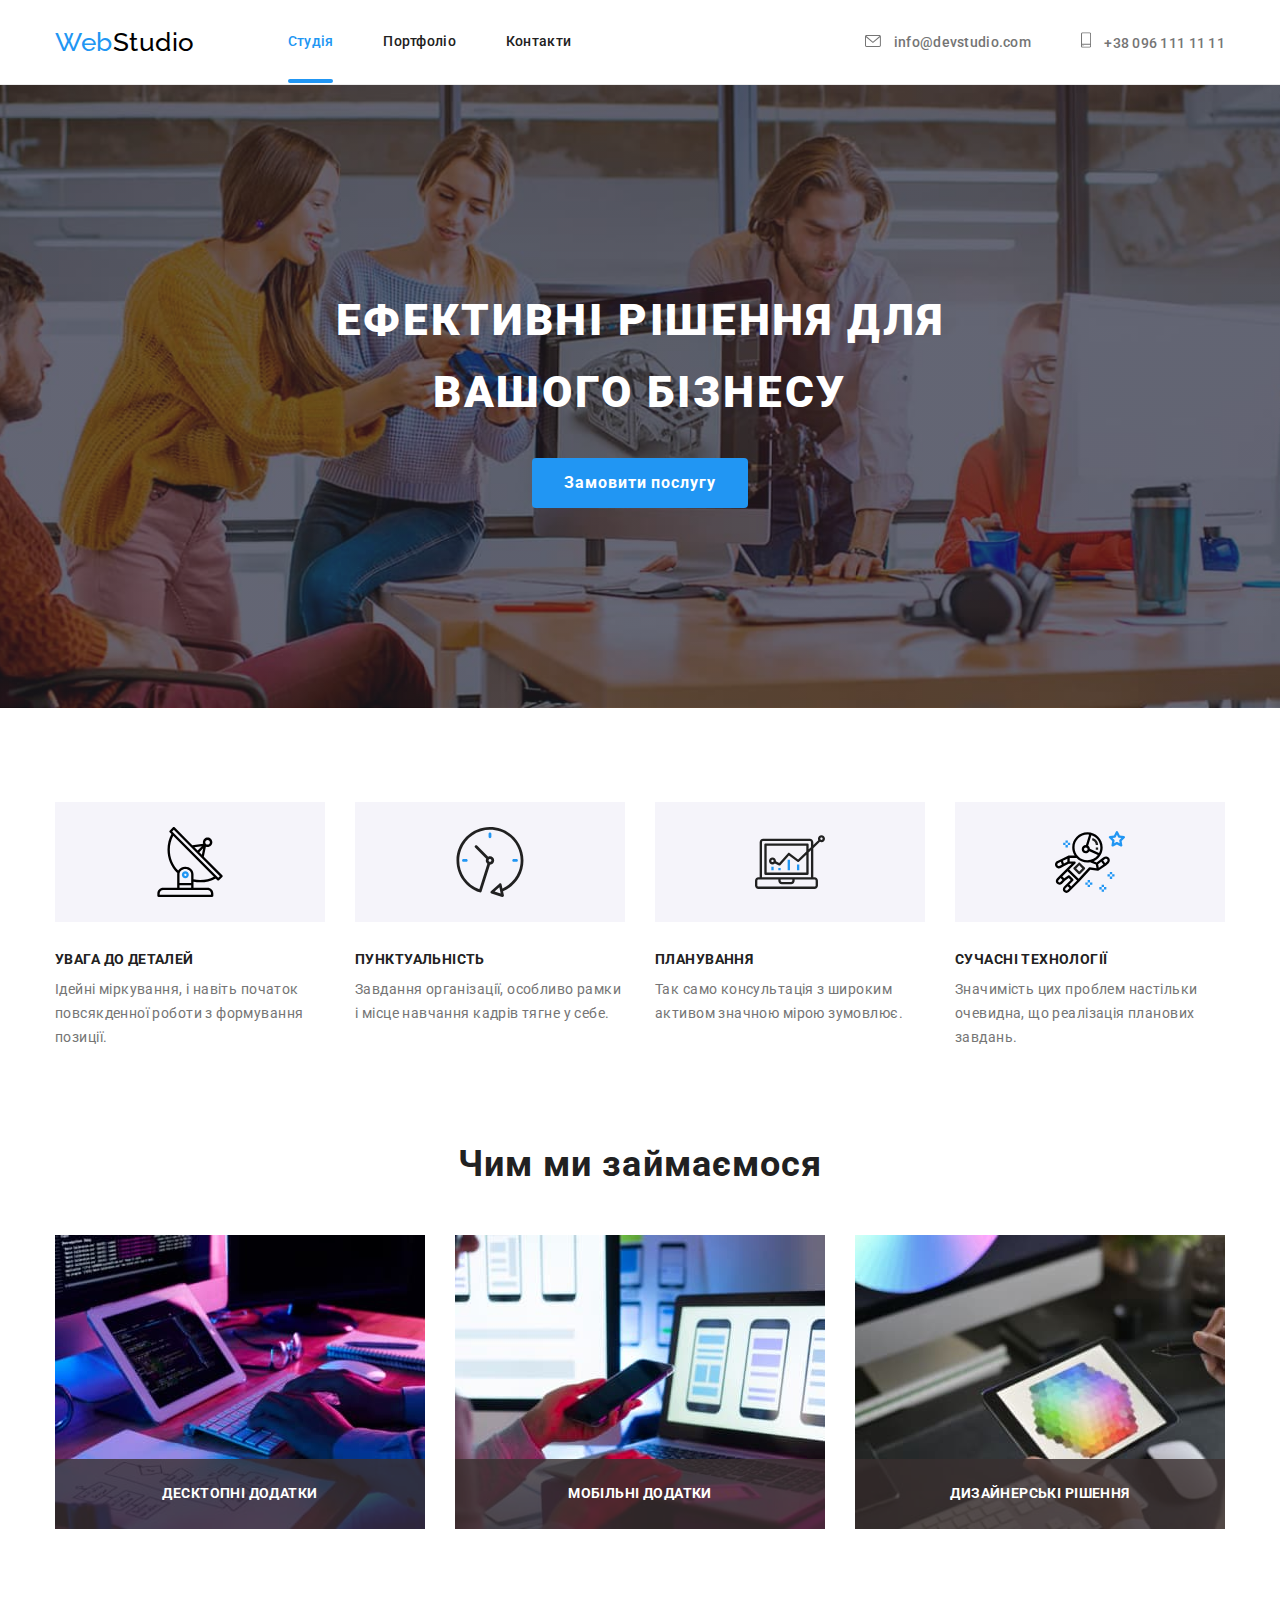
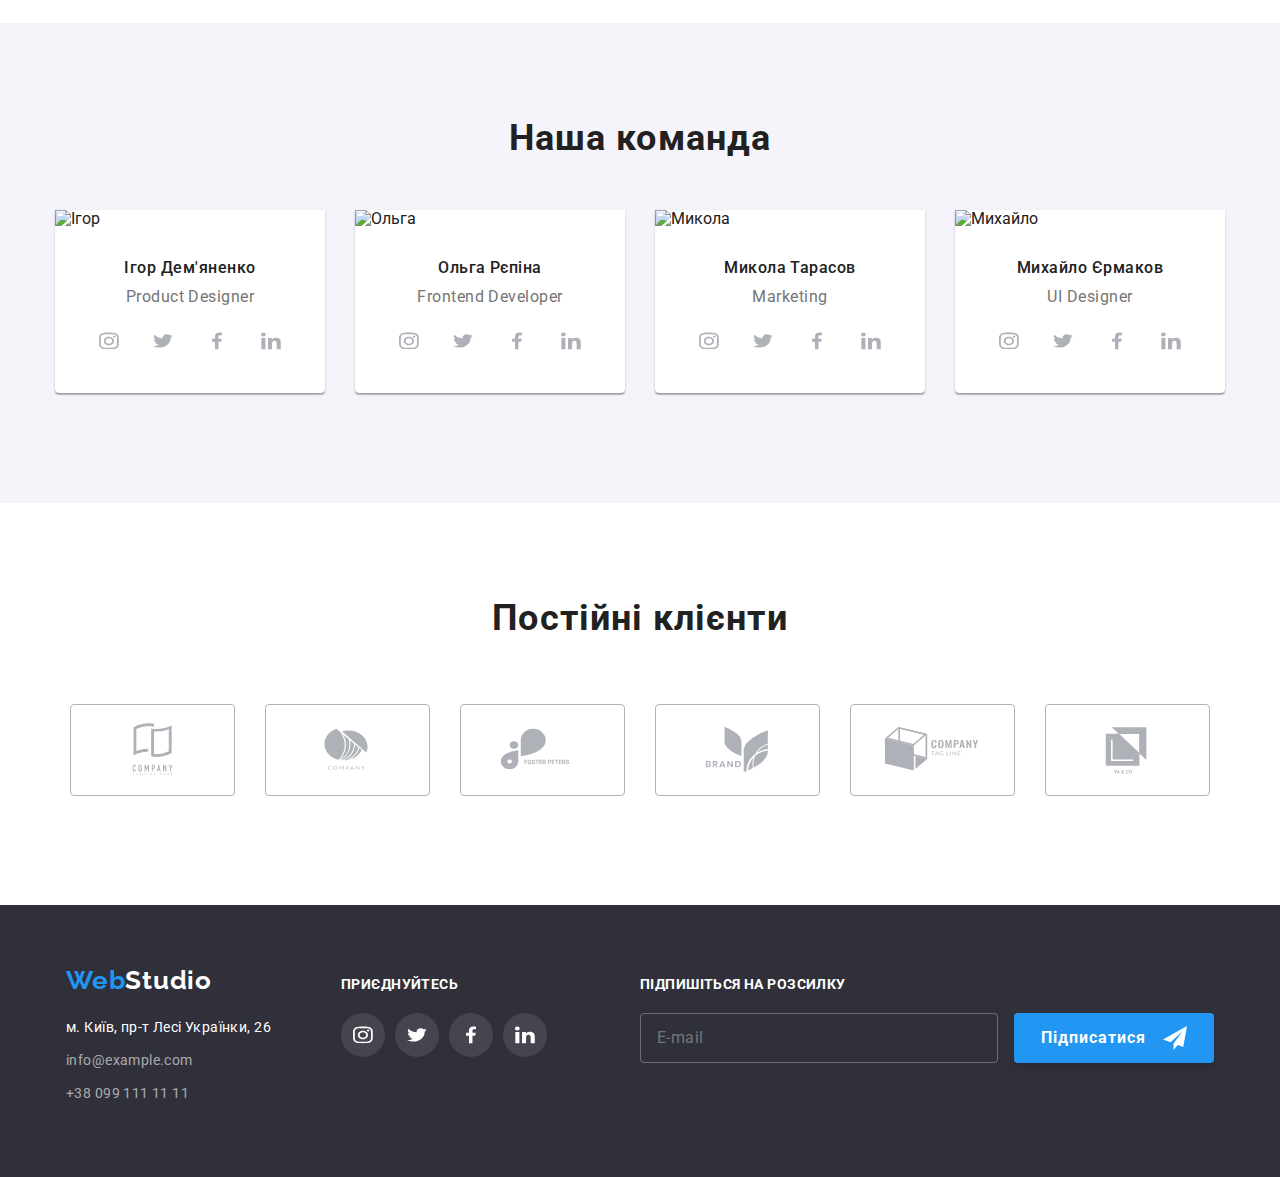
==== index.html @ d958a2f0 "14" ====
<!DOCTYPE html>
<html lang="uk">
  <head>
    <meta charset="UTF-8" />
    <meta http-equiv="X-UA-Compatible" content="IE=edge" />
    <meta name="viewport" content="width=device-width, initial-scale=1.0" />
    <title>WebStudio</title>
    <link rel="preconnect" href="https://fonts.googleapis.com" />
    <link rel="preconnect" href="https://fonts.gstatic.com" crossorigin />
    <link
      href="https://fonts.googleapis.com/css2?family=Raleway:wght@700&family=Roboto:wght@400;500;700;900&display=swap"
      rel="stylesheet"
    />
    <link
      rel="stylesheet"
      href="https://cdnjs.cloudflare.com/ajax/libs/modern-normalize/1.1.0/modern-normalize.min.css"
    />
    <link rel="stylesheet" href="./css/main.min.css" />
  </head>
  <body>
    <!-- хедер -->
    <header class="header">
      <div class="container container-header">
        <nav class="header-nav">
          <a lang="en" class="header-logo" href="./index.html"
            ><span class="address__logo--blue">Web</span>Studio
          </a>
          <ul class="header-list list">
            <li class="header-item">
              <a href="" class="current header-link link">Студія</a>
            </li>
            <li class="header-item">
              <a class="header-link link" href="./portfolio.html">Портфоліо</a>
            </li>
            <li class="header-item">
              <a class="header-link link" href="">Контакти</a>
            </li>
          </ul>
        </nav>
        <!-- навигация авторизации -->
        <ul class="header-auth list">
          <li class="auth-item">
            <a href="mailto:info@devstudio.com" class="header-contact link">
              <svg class="header-icon" width="16" height="12">
                <use href="./images/symbol-defs.svg#icon-mail"></use>
              </svg>
              info@devstudio.com</a
            >
          </li>
          <li class="auth-item">
            <a href="tel:+380961111111" class="header-contact link">
              <svg class="header-icon" width="10" height="16">
                <use href="./images/symbol-defs.svg#icon-smartphone"></use>
              </svg>
              +38 096 111 11 11</a
            >
          </li>
        </ul>
        <!-- моб меню  -->
        <button class="menu-open" type="button">
          <svg class="menu-open-icon" width="40" height="40">
            <use href="./images/symbol-defs.svg#icon-heder-menu"></use>
          </svg>
        </button>

        <div class="mob-menu is-hidden">
          <div class="container">
            <div class="mob-menu-top">
              <button class="menu-close" type="button">
                <svg class="menu-close-icon" width="40" height="40">
                  <use href="./images/symbol-defs.svg#icon-close"></use>
                </svg>
              </button>

              <ul class="mob-menu-list">
                <li class="mob-menu-item">
                  <a href="./index.html" class="mob-menu-link current-mob"
                    >Студія</a
                  >
                </li>
                <li class="mob-menu-item">
                  <a href="./portfolio.html" class="mob-menu-link">Портфоліо</a>
                </li>
                <li class="mob-menu-item">
                  <a href="" class="mob-menu-link">Контакти</a>
                </li>
              </ul>
            </div>
            <div class="mob-menu-bottom">
              <ul class="mob-contact-list">
                <li class="mob-contact-item">
                  <a href="tel:+380961111111" class="mob-tel"
                    >+38 096 111 11 11</a
                  >
                </li>
                <li class="mob-contact-item">
                  <a href="mailto:info@devstudio.com" class="mob-mail"
                    >info@devstudio.com</a
                  >
                </li>
              </ul>

              <ul class="mob-soc list">
                <li class="mob-soc-item">
                  <a
                    href=""
                    target="_blank"
                    rel="noopener noreferrer nofollow"
                    class="mob-soc-link link"
                  >
                    instagram
                  </a>
                </li>
                <li class="mob-soc-item">
                  <a
                    href=""
                    target="_blank"
                    rel="noopener noreferrer nofollow"
                    class="mob-soc-link link"
                  >
                    twitter
                  </a>
                </li>
                <li class="mob-soc-item">
                  <a
                    href=""
                    target="_blank"
                    rel="noopener noreferrer nofollow"
                    class="mob-soc-link link"
                  >
                    facebook
                  </a>
                </li>
                <li class="mob-soc-item">
                  <a
                    href=""
                    target="_blank"
                    rel="noopener noreferrer nofollow"
                    class="mob-soc-link link"
                  >
                    linkedin
                  </a>
                </li>
              </ul>
            </div>
          </div>
        </div>
      </div>
    </header>
    <main>
      <!-- герой -->
      <section class="hero">
        <div class="container">
          <h1 class="hero-title">Ефективні рішення для вашого бізнесу</h1>
          <button type="button" class="hero-btn cursor" data-modal-open>
            Замовити послугу
          </button>
        </div>
      </section>

      <!-- наши преимущества -->
      <section class="section-feature">
        <div class="container">
          <!-- скрыт заголовок h2-->
          <h2 class="visually-hidden">Преимущества</h2>
          <ul class="feature-list list">
            <li class="feature-item">
              <div class="thumb">
                <svg class="icon-antenna" width="70" height="70">
                  <use href="./images/symbol-defs.svg#icon-antenna"></use>
                </svg>
              </div>
              <h3 class="feature-title">УВАГА ДО ДЕТАЛЕЙ</h3>
              <p class="feature-text">
                Ідейні міркування, і навіть початок повсякденної роботи з
                формування позиції.
              </p>
            </li>
            <li class="feature-item">
              <div class="thumb">
                <svg class="icon-clock" width="70" height="70">
                  <use href="./images/symbol-defs.svg#icon-clock"></use>
                </svg>
              </div>
              <h3 class="feature-title">ПУНКТУАЛЬНІСТЬ</h3>
              <p class="feature-text">
                Завдання організації, особливо рамки і місце навчання кадрів
                тягне у себе.
              </p>
            </li>
            <li class="feature-item">
              <div class="thumb">
                <svg class="icon-diagram" width="70" height="70">
                  <use href="./images/symbol-defs.svg#icon-diagram"></use>
                </svg>
              </div>
              <h3 class="feature-title">ПЛАНУВАННЯ</h3>
              <p class="feature-text">
                Так само консультація з широким активом значною мірою зумовлює.
              </p>
            </li>
            <li class="feature-item">
              <div class="thumb">
                <svg class="icon-astronaut" width="70" height="70">
                  <use href="./images/symbol-defs.svg#icon-astronaut"></use>
                </svg>
              </div>
              <h3 class="feature-title">СУЧАСНІ ТЕХНОЛОГІЇ</h3>
              <p class="feature-text">
                Значимість цих проблем настільки очевидна, що реалізація
                планових завдань.
              </p>
            </li>
          </ul>
        </div>
      </section>

      <!-- чем мы занимаемся -->
      <section class="section-title section">
        <div class="container">
          <h3 class="work">Чим ми займаємося</h3>
          <ul class="work-list list">
            <li class="work-item">
              <picture>
                <source
                  srcset="
                    ./images/desktop-desk-1x.jpg 1x,
                    ./images/desktop-desk-2x.jpg 2x
                  "
                  media="(min-width: 1200px)"
                />

                <img src="../images/desktop-desk-1x.jpg" alt="desktop" />
              </picture>
              <p class="work-text">Десктопні додатки</p>
            </li>
            <li class="work-item">
              <picture>
                <source
                  srcset="
                    ./images/mobile-desk-1x.jpg 1x,
                    ./images/mobile-desk-2x.jpg 2x
                  "
                  media="(min-width: 768px)"
                />
                <img src="../images/mobile-desk-1x.jpg" alt="mobile" />
              </picture>
              <p class="work-text">Мобільні додатки</p>
            </li>
            <li class="work-item">
              <picture>
                <source
                  srcset="
                    ./images/tab-desk-1x.jpg 1x,
                    ./images/tab-desk-2x.jpg 2x
                  "
                  media="(min-width: 768px)"
                />
                <img src="./images/tab-desk-1x.jpg" alt="tab" />
              </picture>
              <p class="work-text">Дизайнерські рішення</p>
            </li>
          </ul>
        </div>
      </section>
      <!-- наша команда -->
      <section class="section-staff section">
        <div class="container">
          <h3 class="staff">Наша команда</h3>
          <ul class="staff-list list">
            <li class="staff-item">
              <picture>
                <source
                  srcset="
                    ./images/igor-desk-1x.jpg 1x,
                    ./images/igor-desk-2x.jpg 2x
                  "
                  media="(min-width: 1200px)"
                />
                <source
                  srcset="
                    ./images/igor-tab-1x.jpg 1x,
                    ./images/igor-tab-2x.jpg 2x
                  "
                  media="(min-width: 768px)"
                />
                <source
                  srcset="
                    ./images/igor-mob-1x.jpg 1x,
                    ./images/igor-mob-2x.jpg 2x
                  "
                  media="(max-width: 767px)"
                />

                <img src="./images/Igor.jpg" alt="Ігор" />
              </picture>
              <div class="staff-id">
                <h4 class="staff-title">Ігор Дем'яненко</h4>
                <p class="staff-text">Product Designer</p>
                <ul class="soc-list">
                  <li class="soc-item">
                    <a href="" class="soc-link link">
                      <svg class="soc-icon" width="20" height="20">
                        <use
                          href="./images/symbol-defs.svg#icon-instagram"
                        ></use>
                      </svg>
                    </a>
                  </li>
                  <li class="soc-item">
                    <a href="" class="soc-link link">
                      <svg class="soc-icon" width="20" height="20">
                        <use href="./images/symbol-defs.svg#icon-twitter"></use>
                      </svg>
                    </a>
                  </li>
                  <li class="soc-item">
                    <a href="" class="soc-link link"
                      ><svg class="soc-icon" width="20" height="20">
                        <use
                          href="./images/symbol-defs.svg#icon-facebook"
                        ></use>
                      </svg>
                    </a>
                  </li>
                  <li class="soc-item">
                    <a href="" class="soc-link link"
                      ><svg class="soc-icon" width="20" height="20">
                        <use
                          href="./images/symbol-defs.svg#icon-linkedin"
                        ></use>
                      </svg>
                    </a>
                  </li>
                </ul>
              </div>
            </li>
            <li class="staff-item">
              <picture>
                <source
                  srcset="
                    ./images/olga-desk-1x.jpg 1x,
                    ./images/olga-desk-2x.jpg 2x
                  "
                  media="(min-width: 1200px)"
                />
                <source
                  srcset="
                    ./images/olga-tab-1x.jpg 1x,
                    ./images/olga-tab-2x.jpg 2x
                  "
                  media="(min-width: 768px)"
                />
                <source
                  srcset="
                    ./images/olga-mob-1x.jpg 1x,
                    ./images/olga-mob-2x.jpg 2x
                  "
                  media="(max-width: 767px)"
                />

                <img src="./images/Olga.jpg" alt="Ольга" />
              </picture>
              <div class="staff-id">
                <h4 class="staff-title">Ольга Рєпіна</h4>
                <p class="staff-text">Frontend Developer</p>
                <ul class="soc-list">
                  <li class="soc-item">
                    <a href="" class="soc-link link">
                      <svg class="soc-icon" width="20" height="20">
                        <use
                          href="./images/symbol-defs.svg#icon-instagram"
                        ></use>
                      </svg>
                    </a>
                  </li>
                  <li class="soc-item">
                    <a href="" class="soc-link link">
                      <svg class="soc-icon" width="20" height="20">
                        <use href="./images/symbol-defs.svg#icon-twitter"></use>
                      </svg>
                    </a>
                  </li>
                  <li class="soc-item">
                    <a href="" class="soc-link link"
                      ><svg class="soc-icon" width="20" height="20">
                        <use
                          href="./images/symbol-defs.svg#icon-facebook"
                        ></use>
                      </svg>
                    </a>
                  </li>
                  <li class="soc-item">
                    <a href="" class="soc-link link"
                      ><svg class="soc-icon" width="20" height="20">
                        <use
                          href="./images/symbol-defs.svg#icon-linkedin"
                        ></use>
                      </svg>
                    </a>
                  </li>
                </ul>
              </div>
            </li>
            <li class="staff-item">
              <picture>
                <source
                  srcset="
                  url(../images/mykola-desk-1x.jpg,
                  ../images/mykola-desk-2x.jpg)
                  ../images/mykola-desk-1x.jpg 1x,
                  ../images/mykola-desk-2x.jpg 2x
                    ./images/mykola-desk-1x.jpg 1x,
                    ./images/mykola-desk-2x.jpg 2x
                  "
                  media="(min-width: 1200px)"
                />
                <source
                  srcset="
                    ./images/mykola-tab-1x.jpg 1x,
                    ./images/mykola-tab-2x.jpg 2x
                  "
                  media="(min-width: 768px)"
                />
                <source
                  srcset="
                    ./images/mykola-mob-1x.jpg 1x,
                    ./images/mykola-mob-2x.jpg 2x
                  "
                  media="(max-width: 767px)"
                />

                <img src="./images/Mykola.jpg" alt="Микола" />
              </picture>
              <div class="staff-id">
                <h4 class="staff-title">Микола Тарасов</h4>
                <p class="staff-text">Marketing</p>
                <ul class="soc-list">
                  <li class="soc-item">
                    <a href="" class="soc-link link">
                      <svg class="soc-icon" width="20" height="20">
                        <use
                          href="./images/symbol-defs.svg#icon-instagram"
                        ></use>
                      </svg>
                    </a>
                  </li>
                  <li class="soc-item">
                    <a href="" class="soc-link link">
                      <svg class="soc-icon" width="20" height="20">
                        <use href="./images/symbol-defs.svg#icon-twitter"></use>
                      </svg>
                    </a>
                  </li>
                  <li class="soc-item">
                    <a href="" class="soc-link link"
                      ><svg class="soc-icon" width="20" height="20">
                        <use
                          href="./images/symbol-defs.svg#icon-facebook"
                        ></use>
                      </svg>
                    </a>
                  </li>
                  <li class="soc-item">
                    <a href="" class="soc-link link"
                      ><svg class="soc-icon" width="20" height="20">
                        <use
                          href="./images/symbol-defs.svg#icon-linkedin"
                        ></use>
                      </svg>
                    </a>
                  </li>
                </ul>
              </div>
            </li>
            <li class="staff-item">
              <picture>
                <source
                  srcset="
                    ./images/mykhaylo-desk-1x.jpg 1x,
                    ./images/mykhaylo-desk-2x.jpg 2x
                  "
                  media="(min-width: 1200px)"
                />
                <source
                  srcset="
                    ./images/mykhaylo-tab-1x.jpg 1x,
                    ./images/mykhaylo-tab-2x.jpg 2x
                  "
                  media="(min-width: 768px)"
                />
                <source
                  srcset="
                    ./images/mykhaylo-mob-1x.jpg 1x,
                    ./images/mykhaylo-mob-2x.jpg 2x
                  "
                  media="(max-width: 767px)"
                />

                <img src="./images/Mykhaylo.jpg" alt="Михайло" />
              </picture>
              <div class="staff-id">
                <h4 class="staff-title">Михайло Єрмаков</h4>
                <p class="staff-text">UI Designer</p>
                <ul class="soc-list">
                  <li class="soc-item">
                    <a href="" class="soc-link link">
                      <svg class="soc-icon" width="20" height="20">
                        <use
                          href="./images/symbol-defs.svg#icon-instagram"
                        ></use>
                      </svg>
                    </a>
                  </li>
                  <li class="soc-item">
                    <a href="" class="soc-link link">
                      <svg class="soc-icon" width="20" height="20">
                        <use href="./images/symbol-defs.svg#icon-twitter"></use>
                      </svg>
                    </a>
                  </li>
                  <li class="soc-item">
                    <a href="" class="soc-link link"
                      ><svg class="soc-icon" width="20" height="20">
                        <use
                          href="./images/symbol-defs.svg#icon-facebook"
                        ></use>
                      </svg>
                    </a>
                  </li>
                  <li class="soc-item">
                    <a href="" class="soc-link link"
                      ><svg class="soc-icon" width="20" height="20">
                        <use
                          href="./images/symbol-defs.svg#icon-linkedin"
                        ></use>
                      </svg>
                    </a>
                  </li>
                </ul>
              </div>
            </li>
          </ul>
        </div>
      </section>
      <!-- постоянные клиенты -->
      <section class="clients">
        <div class="container">
          <h3 class="client-title">Постійні клієнти</h3>
          <ul class="client-list list">
            <li class="client-item">
              <a href="" class="client-link link">
                <svg class="icon-logo" width="106" height="60">
                  <use href="./images/symbol-defs.svg#icon-logo"></use>
                </svg>
              </a>
            </li>
            <li class="client-item">
              <a href="" class="client-link link">
                <svg class="icon-logo" width="106" height="60">
                  <use href="./images/symbol-defs.svg#icon-logo-2"></use>
                </svg>
              </a>
            </li>
            <li class="client-item">
              <a href="" class="client-link link">
                <svg class="icon-logo" width="106" height="60">
                  <use href="./images/symbol-defs.svg#icon-logo-3"></use>
                </svg>
              </a>
            </li>
            <li class="client-item">
              <a href="" class="client-link link">
                <svg class="icon-logo" width="106" height="60">
                  <use href="./images/symbol-defs.svg#icon-logo-4"></use>
                </svg>
              </a>
            </li>
            <li class="client-item">
              <a href="" class="client-link link">
                <svg class="icon-logo" width="106" height="60">
                  <use href="./images/symbol-defs.svg#icon-logo-5"></use>
                </svg>
              </a>
            </li>
            <li class="client-item">
              <a href="" class="client-link link">
                <svg class="icon-logo" width="106" height="60">
                  <use href="./images/symbol-defs.svg#icon-logo-6"></use>
                </svg>
              </a>
            </li>
          </ul>
        </div>
      </section>
    </main>
    <!-- футер -->
    <footer class="footer">
      <div class="footer__container container">
        <div class="address">
          <div class="address__join">
            <a lang="en" class="address__logo footer__logo" href="./index.html"
              ><span class="address__logo--blue">Web</span>Studio
            </a>
            <ul class="address__list list">
              <li>
                <a
                  target="_blank"
                  class="address__link link"
                  href="https://www.google.com/maps/place/%D0%B1%D1%83%D0%BB.+%D0%9B%D0%B5%D1%81%D0%B8+%D0%A3%D0%BA%D1%80%D0%B0%D0%B8%D0%BD%D0%BA%D0%B8,+26,+%D0%9A%D0%B8%D0%B5%D0%B2,+02000/@50.4265807,30.5361971,17z/data=!3m1!4b1!4m5!3m4!1s0x40d4cf0e033ecbe9:0x57a4dffefec77da0!8m2!3d50.4265807!4d30.5383859"
                >
                  м. Київ, пр-т Лесі Українки, 26
                </a>
              </li>
              <li>
                <a
                  class="address__link address__mail"
                  href="mailto:info@example.com"
                  >info@example.com</a
                >
              </li>
              <li>
                <a class="address__link address__tel" href="tel:+380991111111"
                  >+38 099 111 11 11</a
                >
              </li>
            </ul>
          </div>
          <!-- ПРИЄДНУЙТЕСЬ -->
          <div class="join footer__join">
            <p class="join__text">ПРИЄДНУЙТЕСЬ</p>
            <ul class="join__list">
              <li class="join__item">
                <a href="" class="join__link">
                  <svg class="join__icon" width="20" height="20">
                    <use href="./images/symbol-defs.svg#icon-instagram"></use>
                  </svg>
                </a>
              </li>
              <li class="join__item">
                <a href="" class="join__link link">
                  <svg class="join__icon" width="20" height="20">
                    <use href="./images/symbol-defs.svg#icon-twitter"></use>
                  </svg>
                </a>
              </li>
              <li class="join__item">
                <a href="" class="join__link link">
                  <svg class="join__icon" width="20" height="20">
                    <use href="./images/symbol-defs.svg#icon-facebook"></use>
                  </svg>
                </a>
              </li>
              <li class="join__item">
                <a href="" class="join__link link">
                  <svg class="join__icon" width="20" height="20">
                    <use href="./images/symbol-defs.svg#icon-linkedin"></use>
                  </svg>
                </a>
              </li>
            </ul>
          </div>
        </div>

        <!-- почта  -->

        <div class="mail footer__mail">
          <form action="#" class="mail__form">
            <p class="mail__text">Підпишіться на розсилку</p>
            <input
              type="email"
              class="mail__input"
              name="user-email"
              placeholder="E-mail"
            />

            <button type="submit" class="mail__btn cursor">
              Підписатися
              <svg class="mail__icon" width="24" height="24">
                <use href="./images/symbol-defs.svg#icon-telegramm"></use>
              </svg>
            </button>
          </form>
        </div>
      </div>
    </footer>

    <!-- модальное окно -->
    <div class="backdrop is-hidden" data-modal>
      <div class="modal">
        <button type="button" class="modal-close cursor" data-modal-close>
          <svg class="icon-logo" width="18" height="18">
            <use href="./images/symbol-defs.svg#icon-close"></use>
          </svg>
        </button>
        <p class="modal-title">Залиште свої дані, ми Вам передзвонимо</p>
        <form action="#" class="modal-form">
          <div class="modal-field">
            <label class="modal-lable" for="user-name">І'мя</label>
            <div class="input-wrap">
              <input
                type="text"
                class="modal-input"
                name="user-name"
                placeholder=""
                id="user-name"
                value=""
                required
              />
              <svg class="input-icon" width="18" height="18">
                <use href="./images/symbol-defs.svg#icon-person"></use>
              </svg>
            </div>
          </div>
          <div class="modal-field">
            <label class="modal-lable" for="user-tel">Телефон</label>
            <div class="input-wrap">
              <input
                type="tel"
                class="modal-input"
                name="user-tel"
                placeholder=""
                id="user-tel"
                required
              />
              <svg class="input-icon" width="18" height="18">
                <use href="./images/symbol-defs.svg#icon-phone"></use>
              </svg>
            </div>
          </div>
          <div class="modal-field">
            <label class="modal-lable" for="user-email">Пошта</label>
            <div class="input-wrap">
              <input
                type="email"
                class="modal-input"
                name="user-email"
                placeholder=""
                id="user-email"
              />
              <svg class="input-icon" width="18" height="18">
                <use href="./images/symbol-defs.svg#icon-email"></use>
              </svg>
            </div>
          </div>
          <div class="modal-field area">
            <label class="modal-lable" for="user-text">Коментар</label>
            <textarea
              class="modal-text"
              name="user-text"
              id="user-text"
              placeholder="Введіть текст"
            ></textarea>
          </div>
          <div class="modal-field check">
            <input
              type="checkbox"
              name="policy"
              id="policy"
              class="modal-check visually-hidden"
              value="tru"
            />
            <label for="policy" class="check-text">
              Погоджуюся з розсилкою та приймаю&nbsp;
              <a class="check-link" href="" target="_blank">Умови договору</a>
            </label>
          </div>
          <button type="submit" class="modal-btn cursor">Відправити</button>
        </form>
      </div>
    </div>
    <script src="./js/modal.js"></script>
    <script src="./js/menu.js"></script>
  </body>
</html>
---- css/main.min.css ----
﻿p,h1,h2,h3,h4,h5,h6{margin:0}ul,ol{margin:0;padding-left:0}address{font-style:normal}body{color:var(--primary-text-color);font-family:"Roboto","sans-serif";background-color:var(--primary-white-color)}img{display:block;max-width:100%;height:auto}.no-scroll{overflow:hidden}.list{list-style:none}.link{text-decoration:none}.section{padding-top:94px}.container{margin-left:auto;margin-right:auto;padding-left:15px;padding-right:15px;width:100%}@media screen and (min-width: 480px){.container{max-width:480px}}@media screen and (min-width: 768px){.container{max-width:768px}}@media screen and (min-width: 1200px){.container{max-width:1200px}}.hero-btn{font-size:16px;line-height:1.88;font-weight:700;letter-spacing:.06em;color:#fff;background-color:#2196f3;border:none;font-family:"Roboto","sans-serif";border-radius:4px;min-width:216px;padding:10px 32px;text-align:center;display:inline-block}.hero-btn:hover,.hero-btn:focus{color:#fff;background-color:#188ce8;outline:none}.modal-btn{font-size:16px;line-height:1.88;font-weight:700;letter-spacing:.06em;display:block;color:#fff;background-color:#2196f3;border:none;font-family:"Roboto","sans-serif";border-radius:4px;min-width:200px;padding:10px 52px;text-align:center;margin:30px auto 0;transition-property:background-color;transition-duration:250ms;transition-timing-function:cubic-bezier(0.4, 0, 0.2, 1);transition-delay:0ms;box-shadow:0px 4px 4px rgba(0,0,0,.15)}.modal-btn:hover,.modal-btn:focus{color:#fff;background-color:#188ce8;outline:none}.button-portfolio{font-size:16px;line-height:1.63;font-weight:500;letter-spacing:.03em;display:flex;color:var(--primary-text-color);font-family:inherit;background-color:#f5f4fa;border:none;padding:6px 22px;border-radius:4px;transition-property:background-color,color,box-shadow;transition-duration:250ms;transition-timing-function:cubic-bezier(0.4, 0, 0.2, 1);transition-delay:0ms}.button-portfolio:hover,.button-portfolio:focus{color:var(--primary-white-color);background-color:#188ce8;box-shadow:0px 3px 1px rgba(0,0,0,.1),0px 1px 2px rgba(0,0,0,.08),0px 2px 2px rgba(0,0,0,.12);outline:none}.cursor{cursor:pointer}.visually-hidden{position:absolute;width:1px;height:1px;margin:-1px;border:0;padding:0;white-space:nowrap;clip-path:inset(100%);clip:rect(0 0 0 0);overflow:hidden}:root{--primary-text-color: #212121;--title-text-color: #757575;--acсent-color: #2196f3;--primary-white-color: #ffffff}.backdrop{position:fixed;top:0;width:100%;height:100%;background-color:rgba(0,0,0,.1);transition:opacity 250ms cubic-bezier(0.4, 0, 0.2, 1),visibility 2500ms cubic-bezier(0.4, 0, 0.2, 1)}.is-hidden{opacity:0;visibility:hidden;pointer-events:none}.container-header{display:flex;position:relative}@media screen and (min-width: 768px){.container-header{align-items:center}}.header-link{font-size:14px;line-height:1.14;font-weight:500;letter-spacing:.02em;display:block;padding-top:32px;padding-bottom:32px;color:#212121;transition-property:color;transition-duration:250ms;transition-timing-function:cubic-bezier(0.4, 0, 0.2, 1);transition-delay:0ms}.header-link:hover,.header-link:focus{color:var(--acсent-color);outline:none}.header-nav{display:flex;align-items:center}.header-nav .header-item+.header-item{margin-left:50px}.header-list{margin-left:93px;padding:0;display:none}@media screen and (min-width: 768px){.header-list{display:flex}}.current{position:relative;color:var(--acсent-color)}.current::after{content:"";display:block;position:absolute;bottom:-1px;left:0;width:100%;height:4px;border-radius:2px;background-color:var(--acсent-color)}.header-logo{font-size:24px;line-height:1.19;font-weight:700;letter-spacing:.03em;color:#000;font-family:"raleway";font-style:normal;text-decoration:none}@media screen and (min-width: 1200px){.header-logo{font-size:26px;line-height:1.16;font-weight:500;letter-spacing:.02em}}.header{align-items:center;border-bottom:1px solid #ececec}.menu-open{margin-left:auto;background-color:rgba(0,0,0,0);border:0}@media screen and (min-width: 768px){.menu-open{display:none}}.mob-menu.is-hidden{transform:translate(0, 0) scale(0) rotate(360deg);transition:transform 250ms cubic-bezier(0.4, 0, 0.2, 1)}.mob-menu{position:fixed;width:100vw;height:100vh;background-color:#fff;transform:translate(0, 0) scale(1) rotate(0);transition:transform 250ms cubic-bezier(0.4, 0, 0.2, 1),visibility 250ms;top:0;right:0;padding:48px 40px;margin:0;z-index:2}.mob-menu>.container{display:flex;flex-direction:column;height:100%;justify-content:space-between;overflow:auto}.menu-close{position:absolute;top:10px;right:15px;display:flex;align-items:center;justify-content:center;margin:0;padding:0;background-color:rgba(0,0,0,0);cursor:pointer;border:none;outline:none}.menu-close-icon{transition-property:fill;transition-duration:250ms;transition-timing-function:cubic-bezier(0.4, 0, 0.2, 1)}.menu-close-icon:hover{fill:#2196f3}.mob-menu-item{margin-bottom:32px}.mob-contact-item:not(:last-child){margin-bottom:32px}.mob-mail{font-weight:500;font-size:34px;line-height:1.17;letter-spacing:.02em;text-decoration:none;color:#757575;text-decoration:none}.mob-tel{font-weight:500;font-size:34px;line-height:1.17;letter-spacing:.02em;color:#757575;text-decoration:none}.mob-soc-item{display:inline-block;margin-top:64px;padding-right:10px;padding-left:10px}.mob-soc-item:not(:last-child){border-right:1px solid rgba(33,33,33,.2)}.mob-soc-link{font-size:500;line-height:18px;font-weight:1.22;letter-spacing:.02em;color:#2196f3}.mob-menu-link{font-weight:500;font-size:40px;line-height:1.18;letter-spacing:.02em;color:#212121;text-decoration:none;transition-property:color;transition-duration:250ms;transition-timing-function:cubic-bezier(0.4, 0, 0.2, 1)}.mob-menu-link:hover,.mob-menu-link:focus{color:#2196f3}.mob-menu-item{list-style:none}.mob-contact-item{list-style:none}.current-mob{color:var(--acсent-color)}.header-auth{display:none;gap:50px;margin-left:auto;align-items:center}@media screen and (min-width: 768px){.header-auth{display:block}}@media screen and (min-width: 1200px){.header-auth{display:flex;align-items:center;padding:32px 0}}.header-contact{padding:32px 0;color:var(--title-text-color);transition-property:color;transition-duration:250ms;transition-timing-function:cubic-bezier(0.4, 0, 0.2, 1);transition-delay:0ms}@media screen and (min-width: 768px){.header-contact{font-size:12px;line-height:1.16;font-weight:500;letter-spacing:.02em;margin-bottom:10px}}@media screen and (min-width: 1200px){.header-contact{font-size:14px;line-height:1.16;font-weight:500;letter-spacing:.02em}}.header-contact:hover,.header-contact:focus{color:var(--acсent-color);outline:none}.header-icon{margin-right:10px;align-items:center;fill:currentColor}.hero{text-align:center;padding:200px 0px;background-image:linear-gradient(rgba(47, 48, 58, 0.4), rgba(47, 48, 58, 0.4)),url(../images/hero-bg-mob-1x.jpg);background-size:cover;background-repeat:no-repeat;background-position:center;background-color:#c4c4c4}@media(min-device-pixel-ratio: 2),(min-resolution: 192dpi),(min-resolution: 2dppx){.hero{background-image:linear-gradient(rgba(47, 48, 58, 0.4), rgba(47, 48, 58, 0.4)),url(../images/hero-bg-mob-2x.jpg)}}@media screen and (min-width: 768px){.hero{background-image:linear-gradient(rgba(47, 48, 58, 0.4), rgba(47, 48, 58, 0.4)),url(../images/hero-bg-tab-1x.jpg)}}@media screen and (min-width: 768px)and (min-device-pixel-ratio: 2),screen and (min-width: 768px)and (min-resolution: 192dpi),screen and (min-width: 768px)and (min-resolution: 2dppx){.hero{background-image:linear-gradient(rgba(47, 48, 58, 0.4), rgba(47, 48, 58, 0.4)),url(../images/hero-bg-tab-2x.jpg)}}@media screen and (min-width: 1200px){.hero{background-image:linear-gradient(rgba(47, 48, 58, 0.4), rgba(47, 48, 58, 0.4)),url(../images/hero-bg-desk-1x.jpg)}}@media screen and (min-width: 1200px)and (min-device-pixel-ratio: 2),screen and (min-width: 1200px)and (min-resolution: 192dpi),screen and (min-width: 1200px)and (min-resolution: 2dppx){.hero{background-image:linear-gradient(rgba(47, 48, 58, 0.4), rgba(47, 48, 58, 0.4)),url(../images/hero-bg-desk-2x.jpg)}}.hero-title{font-size:26px;line-height:1.5;font-weight:900;letter-spacing:.06em;color:var(--primary-white-color);text-transform:uppercase;margin-bottom:30px;max-width:696px;margin-left:auto;margin-right:auto}@media screen and (min-width: 1200px){.hero-title{font-size:44px;line-height:1.62;font-weight:900;letter-spacing:.06em}}.section-title{padding-bottom:94px;display:none}@media screen and (min-width: 1200px){.section-title{display:flex}}.work{font-size:36px;line-height:1.17;font-weight:700;letter-spacing:.03em;text-align:center;margin-bottom:50px}.work-list{display:flex;flex-wrap:wrap;gap:30px}.work-item{position:relative;width:100%}@media screen and (min-width: 768px){.work-item{width:calc((100% - 60px)/3)}}.work-text{font-size:14px;line-height:1.14;font-weight:700;letter-spacing:.03em;position:absolute;display:flex;justify-content:center;align-items:center;text-align:center;width:100%;height:70px;text-transform:uppercase;bottom:0px;left:0px;color:var(--primary-white-color);background-color:rgba(58,47,48,.8)}.section-staff{background-color:#f5f4fa;padding-bottom:94px}.soc-link{width:44px;height:44px;border-radius:50%;background-color:var(--primary-white-color);display:flex;justify-content:center;align-items:center;color:#afb1b8;transition-property:background-color;transition-duration:250ms;transition-timing-function:cubic-bezier(0.4, 0, 0.2, 1);transition-delay:0ms}.soc-link:hover,.soc-link:focus{background-color:var(--acсent-color);outline:none}.soc-item{list-style-type:none}.soc-list{display:flex;justify-content:center;gap:10px}.soc-icon{fill:currentColor;transition-property:fill;transition-duration:250ms;transition-timing-function:cubic-bezier(0.4, 0, 0.2, 1);transition-delay:0ms}.soc-link:hover .soc-icon,.soc-link:focus .soc-icon{fill:var(--primary-white-color);outline:none}.staff{font-size:36px;line-height:1.17;font-weight:700;letter-spacing:.03em;text-align:center;margin-bottom:50px}@media screen and (max-width: 1200px){.staff{font-size:28px;line-height:1.18}}.staff-item{border-radius:0px 0px 4px 4px;background:#fff;box-shadow:0px 1px 3px rgba(0,0,0,.12),0px 1px 1px rgba(0,0,0,.14),0px 2px 1px rgba(0,0,0,.2)}@media screen and (min-width: 768px){.staff-item{width:calc((100% - 30px)/2)}}@media screen and (min-width: 1200px){.staff-item{width:calc((100% - 90px)/4)}}.staff-list{display:flex;flex-wrap:wrap;justify-content:center;gap:30px;padding-bottom:16px}.staff-title{font-size:16px;line-height:1.19;font-weight:500;letter-spacing:.03em;text-align:center;margin-bottom:10px}.staff-text{font-size:16px;line-height:1.19;letter-spacing:.03em;color:var(--title-text-color);text-align:center;margin-bottom:13px}.staff-id{padding-bottom:30px;padding-top:30px}.thumb{display:flex;justify-content:center;align-items:center;background-color:#f5f4fa;height:120px;margin-bottom:30px}.feature-list{display:flex;flex-wrap:wrap;gap:30px}.section-feature{padding-top:94px}@media screen and (max-width: 768px){.section-feature{padding-top:60px;padding-bottom:60px}}.feature-item{width:auto}@media screen and (min-width: 768px){.feature-item{width:calc((100% - 30px)/2)}}@media screen and (min-width: 1200px){.feature-item{width:calc((100% - 90px)/4)}}.feature-title{font-size:14px;line-height:1.14;font-weight:700;letter-spacing:.03em;margin-bottom:10px}@media screen and (max-width: 480px){.feature-title{text-align:center}}.feature-text{font-size:14px;line-height:1.7;letter-spacing:.03em;color:var(--title-text-color)}.clients{padding-bottom:94px;padding-top:94px}.client-link{display:flex;justify-content:center;align-items:center;gap:30px;border-style:solid;border-radius:4px;border-width:1px;height:92px;border-color:#afb1b8;fill:#afb1b8;transition-property:fill,border-color;transition-duration:250ms;transition-timing-function:cubic-bezier(0.4, 0, 0.2, 1);transition-delay:0ms}.client-link:hover,.client-link:focus{border-color:var(--acсent-color);fill:var(--acсent-color);outline:none}.client-list{display:flex;justify-content:center;flex-wrap:wrap}@media screen and (max-width: 1199px){.client-list{flex-wrap:wrap}}.client-item{margin:15px;width:calc((100% - 60px)/2)}@media screen and (min-width: 768px){.client-item{width:calc((100% - 90px)/3)}}@media screen and (min-width: 1200px){.client-item{width:calc((100% - 180px)/6)}}.client-title{font-size:36px;line-height:1.17;font-weight:700;letter-spacing:.03em;text-align:center;color:var(--primary-text-color);margin-bottom:50px}@media screen and (max-width: 1200px){.client-title{font-size:28px;line-height:1.18}}.footer{background-color:#2f303a;padding:60px 0}@media screen and (min-width: 1200px){.footer__container{display:flex;align-items:baseline;justify-content:center}}@media screen and (min-width: 768px)and (max-width: 1199px){.address__join{width:50%}}@media screen and (min-width: 1200px){.address__join{text-align:left}}.footer__logo{margin-bottom:20px}.address{text-align:center}@media screen and (min-width: 768px){.address{display:flex;flex-direction:row;align-items:baseline}}.address__logo{font-size:26px;line-height:1.19;font-weight:700;letter-spacing:.03em;display:inline-block;color:#fff;font-family:"raleway";font-style:normal;text-decoration:none}.address__logo--blue{color:var(--acсent-color)}.address__link{font-size:14px;line-height:1.71;letter-spacing:.03em;color:#fff;font-family:"roboto";text-decoration:none;display:inline-block;transition-property:color;transition-duration:250ms;transition-timing-function:cubic-bezier(0.4, 0, 0.2, 1);transition-delay:0ms}.address__link:hover,.address__link:focus{color:var(--acсent-color);outline:none}.address__list :not(:last-child){margin-bottom:9px}.address__list{margin-bottom:60px}@media screen and (min-width: 1200px){.address__list{margin-bottom:0;margin-right:70px}}.address__mail,.address__tel{color:rgba(255,255,255,.6);font-family:"Roboto";font-style:normal;font-weight:400;font-size:14px;line-height:1.71;letter-spacing:.03em;text-decoration:none}.footer__join{margin-bottom:60px}@media screen and (min-width: 768px)and (max-width: 1199px){.footer__join{width:50%}}@media screen and (min-width: 1200px){.footer__join{text-align:left}}.join__text{font-size:14px;line-height:1.14;font-weight:700;letter-spacing:.03em;text-transform:uppercase;color:#fff;margin-bottom:20px}.join__list{display:flex;justify-content:center;align-items:center;list-style:none}.join__list :not(:last-child){margin-right:10px}.join__link{width:44px;height:44px;border-radius:50%;background-color:rgba(255,255,255,.1);display:flex;justify-content:center;align-items:center;fill:var(--primary-white-color);transition-property:background-color;transition-duration:250ms;transition-timing-function:cubic-bezier(0.4, 0, 0.2, 1);transition-delay:0ms}.join__link:hover,.join__link:focus{background-color:var(--acсent-color);outline:none}@media screen and (min-width: 768px)and (max-width: 1199px){.footer__mail{text-align:center}}@media screen and (min-width: 1200px){.footer__mail{margin-left:93px}}.mail__text{font-size:14px;line-height:1.14;font-weight:700;letter-spacing:.03em;text-transform:uppercase;color:#fff;margin-bottom:20px}@media screen and (max-width: 768px){.mail__text{text-align:center}}.mail__link{margin-left:12px}@media screen and (max-width: 1199px){.mail__form{display:flex;flex-direction:column;align-items:center}}.mail__btn{font-size:16px;line-height:1.88;font-weight:700;letter-spacing:.06em;display:inline-flex;align-items:center;text-align:center;justify-content:space-evenly;margin-left:12px;padding:10px;color:var(--primary-white-color);background-color:var(--acсent-color);border:none;font-family:"Roboto","sans-serif";border-radius:4px;min-width:200px;transition-property:background-color;transition-duration:250ms;transition-timing-function:cubic-bezier(0.4, 0, 0.2, 1);transition-delay:0ms;box-shadow:0px 4px 4px rgba(0,0,0,.15)}.mail__btn:hover,.mail__btn:focus{background-color:#188ce8;outline:none}.mail__input{font-size:16px;line-height:1.25;letter-spacing:.03em;width:100%;min-height:50px;margin-bottom:20px;outline:none;background-color:rgba(0,0,0,0);border:1px solid rgba(255,255,255,.3);border-radius:4px;align-items:center;color:rgba(255,255,255,.6);padding-left:16px}@media screen and (min-width: 480px){.mail__input{width:450px}}@media screen and (min-width: 1200px){.mail__input{width:358px;margin-bottom:0}}.section-portfolio{padding:94px 0}.button-list{display:flex;flex-wrap:wrap;justify-content:center;gap:8px;margin-bottom:50px}@media screen and (max-width: 480px){.button-list{justify-content:start}}.picture-list{display:flex;justify-content:center;flex-wrap:wrap;width:100%;gap:30px}@media screen and (min-width: 768px){.picture-list{justify-content:start}}@media screen and (min-width: 768px){.picture-item{width:calc((100% - 30px)/2)}}@media screen and (min-width: 1200px){.picture-item{width:calc((100% - 60px)/3)}}.hidden-item{position:relative;overflow:hidden}.hidden-text{font-size:18px;line-height:1.56;letter-spacing:.03em;position:absolute;top:0pt;left:0px;height:100%;padding:63px 24px;color:var(--primary-white-color);background-color:rgba(33,150,243,.9);transform:translateY(100%);transition-duration:250ms;transition-timing-function:cubic-bezier(0.4, 0, 0.2, 1);transition-delay:0ms}.picture-title{font-size:18px;line-height:2;font-weight:700;letter-spacing:.06em;margin-bottom:4px;text-decoration:none;color:var(--primary-text-color)}.picture-text{font-size:16px;line-height:1.88;letter-spacing:.03em;color:var(--title-text-color);text-decoration:none}.card-content{padding:20px 24px;border:1px solid #eee;border-top:0;flex-grow:1}.picture-link{display:flex;flex-direction:column;height:100%;border-radius:4px;text-decoration:none;transition-property:box-shadow;transition-duration:250ms;transition-timing-function:cubic-bezier(0.4, 0, 0.2, 1);transition-delay:0ms}.picture-link:hover .hidden-text{transform:translateY(0%)}.picture-link:hover,.picture-link:focus{display:block;box-shadow:0px 3px 1px rgba(0,0,0,.1),0px 1px 2px rgba(0,0,0,.08),0px 2px 2px rgba(0,0,0,.12)}.modal{background:#fff;box-shadow:0px 1px 3px rgba(0,0,0,.12),0px 1px 1px rgba(0,0,0,.14),0px 2px 1px rgba(0,0,0,.2);border-radius:4px;position:absolute;padding:40px;top:50%;left:50%;transform:translate(-50%, -50%) scale(1);transition:transform 250ms cubic-bezier(0.4, 0, 0.2, 1)}@media screen and (min-width: 480px){.modal{width:450px;height:609px}}@media screen and (min-width: 1200px){.modal{width:528px;height:581px}}.backdrop.is-hidden .modal{transform:translate(-50%, -50%) scale(0)}.modal-close{display:flex;align-items:center;justify-content:center;position:absolute;width:30px;height:30px;right:8px;top:8px;border:1px solid rgba(0,0,0,.1);border-radius:50%;background-color:rgba(0,0,0,0);fill:#000;outline:none}.modal-close:focus .icon-logo{fill:var(--acсent-color)}.modal-title{font-size:20px;line-height:1.15;font-weight:700;letter-spacing:.03em;text-align:center;color:#212121;margin-bottom:12px}.modal-form{font-size:12px;line-height:1.67;letter-spacing:.01em;color:#757575}.modal-field{margin-bottom:10px}.modal-field+.check{margin-bottom:0}.modal-field+.area{margin-bottom:20px}.modal-lable{font-size:12px;line-height:1.17;letter-spacing:.01em;display:block;margin-bottom:4px;color:#757575}.input-wrap{position:relative}.modal-input{font-size:12px;line-height:1.16;letter-spacing:.01em;width:100%;height:40px;border-radius:4px;padding-left:30px;color:#757575;color:var(--primary-text-color);border:1px solid rgba(33,33,33,.2);outline:rgba(0,0,0,0);transition-property:border-color;transition-duration:250ms;transition-timing-function:cubic-bezier(0.4, 0, 0.2, 1);transition-delay:0ms}.modal-input::placeholder{font-weight:400;font-size:12px;line-height:1.67;letter-spacing:.01em;color:#757575}.modal-input:focus{border-color:var(--acсent-color)}.check-link{margin-bottom:0}.input-icon{position:absolute;left:12px;top:50%;transform:translateY(-50%);transition-property:fill;transition-duration:250ms;transition-timing-function:cubic-bezier(0.4, 0, 0.2, 1);transition-delay:0ms}.modal-input:focus+.input-icon{fill:var(--acсent-color)}.modal-text{font-size:14px;line-height:1.17;letter-spacing:.01em;display:block;width:100%;height:120px;border-radius:4px;resize:none;padding:12px 16px;border:1px solid rgba(33,33,33,.2);outline:none}.modal-text:focus{border-color:var(--acсent-color)}.check-text{font-size:12px;line-height:1.67;letter-spacing:.03em;display:flex;align-items:center;justify-content:center;color:#757575;margin-bottom:0}@media screen and (min-width: 1200px){.check-text{font-size:14px;line-height:1.71;letter-spacing:.03em}}.check-text::before{content:"";display:block;width:16px;height:15px;border-radius:2px;margin-right:7px;border:2px solid #212121}.modal-check:focus+.check-text::before{border-color:var(--acсent-color);outline:none}.modal-check:checked+.check-text::before{background-color:var(--acсent-color);border:none;background-image:url(../images/Check.svg);background-repeat:no-repeat;background-position:center;transition-property:background-color;transition-duration:250ms;transition-timing-function:cubic-bezier(0.4, 0, 0.2, 1);transition-delay:0ms}.check-link{font-size:14px;line-height:1.71;letter-spacing:.03em;display:flex;text-decoration-line:underline;color:var(--acсent-color)}/*# sourceMappingURL=main.min.css.map */
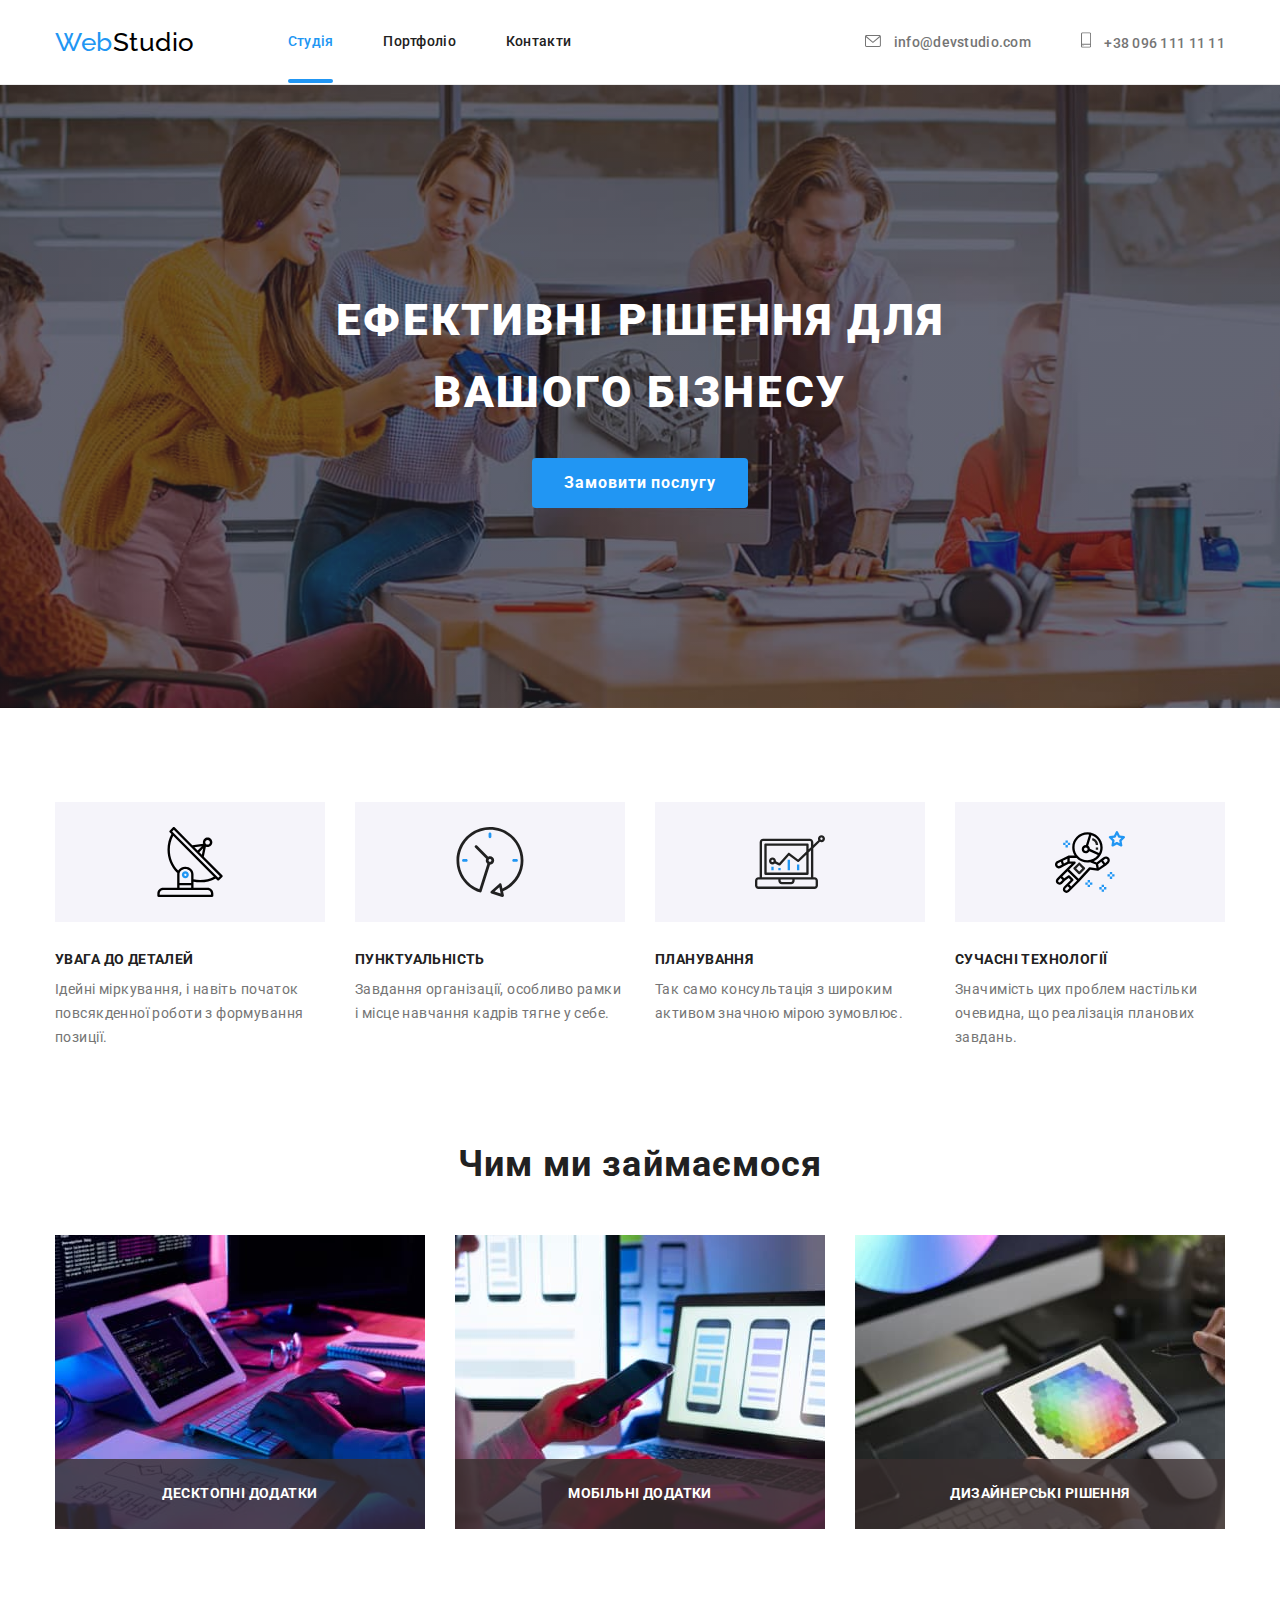
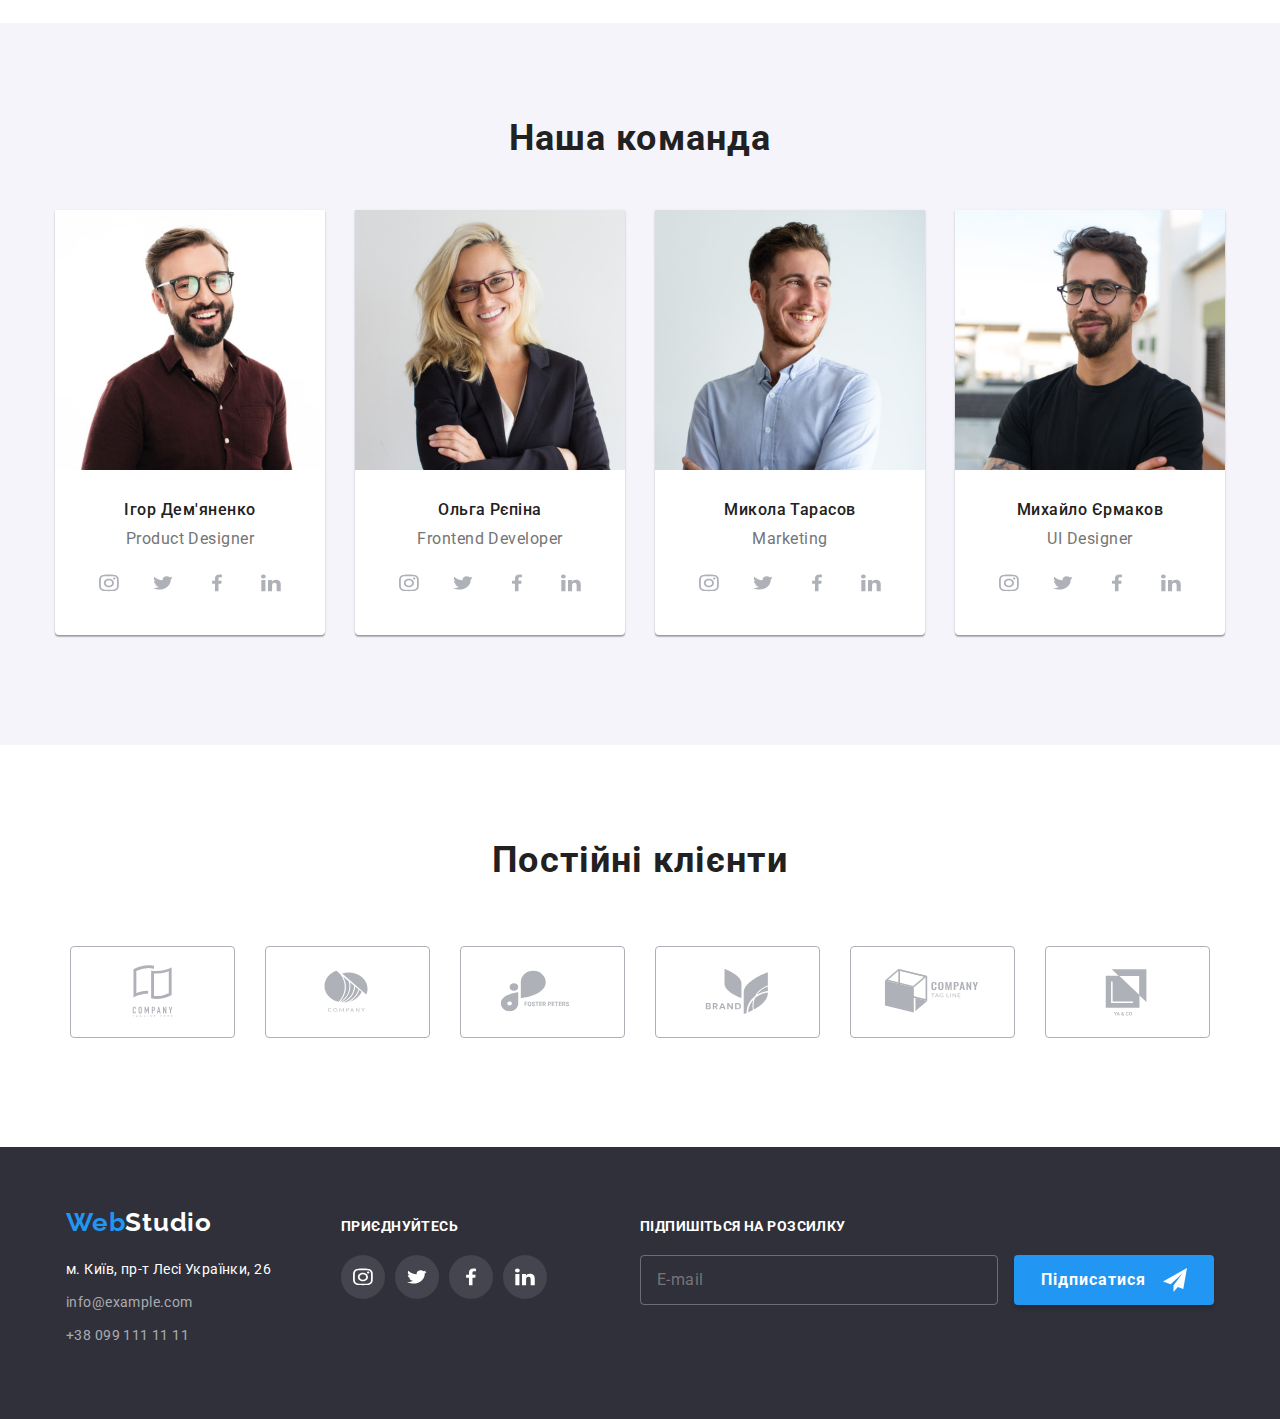
==== commit 1d2c8200: "37" ====
--- a/index.html
+++ b/index.html
@@ -214,7 +214,6 @@
           </ul>
         </div>
       </section>
-
       <!-- чем мы занимаемся -->
       <section class="section-title section">
         <div class="container">
@@ -229,7 +228,6 @@
                   "
                   media="(min-width: 1200px)"
                 />
-
                 <img src="../images/desktop-desk-1x.jpg" alt="desktop" />
               </picture>
               <p class="work-text">Десктопні додатки</p>
@@ -243,7 +241,7 @@
                   "
                   media="(min-width: 768px)"
                 />
-                <img src="../images/mobile-desk-1x.jpg" alt="mobile" />
+                <img src="./images/mobile-desk-1x.jpg" alt="mobile" />
               </picture>
               <p class="work-text">Мобільні додатки</p>
             </li>
@@ -272,27 +270,26 @@
               <picture>
                 <source
                   srcset="
-                    ./images/igor-desk-1x.jpg 1x,
-                    ./images/igor-desk-2x.jpg 2x
+                    ./images/igor-desk1-1x.jpg 1x,
+                    ./images/igor-desk1-2x.jpg 2x
                   "
                   media="(min-width: 1200px)"
                 />
                 <source
                   srcset="
-                    ./images/igor-tab-1x.jpg 1x,
-                    ./images/igor-tab-2x.jpg 2x
+                    ./images/igor-tab1-1x.jpg 1x,
+                    ./images/igor-tab1-2x.jpg 2x
                   "
                   media="(min-width: 768px)"
                 />
                 <source
                   srcset="
-                    ./images/igor-mob-1x.jpg 1x,
-                    ./images/igor-mob-2x.jpg 2x
+                    ./images/igor-mob1-1x.jpg 1x,
+                    ./images/igor-mob1-2x.jpg 2x
                   "
                   media="(max-width: 767px)"
                 />
-
-                <img src="./images/Igor.jpg" alt="Ігор" />
+                <img src="./images/igor-desk1-1x.jpg" alt="Ігор" />
               </picture>
               <div class="staff-id">
                 <h4 class="staff-title">Ігор Дем'яненко</h4>
@@ -339,27 +336,26 @@
               <picture>
                 <source
                   srcset="
-                    ./images/olga-desk-1x.jpg 1x,
-                    ./images/olga-desk-2x.jpg 2x
+                    ./images/olga-desk1-1x.jpg 1x,
+                    ./images/olga-desk1-2x.jpg 2x
                   "
                   media="(min-width: 1200px)"
                 />
                 <source
                   srcset="
-                    ./images/olga-tab-1x.jpg 1x,
-                    ./images/olga-tab-2x.jpg 2x
+                    ./images/olga-tab1-1x.jpg 1x,
+                    ./images/olga-tab1-2x.jpg 2x
                   "
                   media="(min-width: 768px)"
                 />
                 <source
                   srcset="
-                    ./images/olga-mob-1x.jpg 1x,
-                    ./images/olga-mob-2x.jpg 2x
+                    ./images/olga-mob1-1x.jpg 1x,
+                    ./images/olga-mob1-2x.jpg 2x
                   "
                   media="(max-width: 767px)"
                 />
-
-                <img src="./images/Olga.jpg" alt="Ольга" />
+                <img src="./images/olga-desk1-1x.jpg" alt="Ольга" />
               </picture>
               <div class="staff-id">
                 <h4 class="staff-title">Ольга Рєпіна</h4>
@@ -406,31 +402,27 @@
               <picture>
                 <source
                   srcset="
-                  url(../images/mykola-desk-1x.jpg,
-                  ../images/mykola-desk-2x.jpg)
-                  ../images/mykola-desk-1x.jpg 1x,
-                  ../images/mykola-desk-2x.jpg 2x
-                    ./images/mykola-desk-1x.jpg 1x,
-                    ./images/mykola-desk-2x.jpg 2x
+                    ./images/mykola-desk1-1x.jpg 1x,
+                    ./images/mykola-desk1-2x.jpg 2x
                   "
                   media="(min-width: 1200px)"
                 />
                 <source
                   srcset="
-                    ./images/mykola-tab-1x.jpg 1x,
-                    ./images/mykola-tab-2x.jpg 2x
+                    ./images/mykola-tab1-1x.jpg 1x,
+                    ./images/mykola-tab1-2x.jpg 2x
                   "
                   media="(min-width: 768px)"
                 />
                 <source
                   srcset="
-                    ./images/mykola-mob-1x.jpg 1x,
-                    ./images/mykola-mob-2x.jpg 2x
+                    ./images/mykola-mob1-1x.jpg 1x,
+                    ./images/mykola-mob1-2x.jpg 2x
                   "
                   media="(max-width: 767px)"
                 />
 
-                <img src="./images/Mykola.jpg" alt="Микола" />
+                <img src="./images/mykola-desk1-1x.jpg" alt="Микола" />
               </picture>
               <div class="staff-id">
                 <h4 class="staff-title">Микола Тарасов</h4>
@@ -477,27 +469,26 @@
               <picture>
                 <source
                   srcset="
-                    ./images/mykhaylo-desk-1x.jpg 1x,
-                    ./images/mykhaylo-desk-2x.jpg 2x
+                    ./images/mykhaylo-desk1-1x.jpg 1x,
+                    ./images/mykhaylo-desk1-2x.jpg 2x
                   "
                   media="(min-width: 1200px)"
                 />
                 <source
                   srcset="
-                    ./images/mykhaylo-tab-1x.jpg 1x,
-                    ./images/mykhaylo-tab-2x.jpg 2x
+                    ./images/mykhaylo-tab1-1x.jpg 1x,
+                    ./images/mykhaylo-tab1-2x.jpg 2x
                   "
                   media="(min-width: 768px)"
                 />
                 <source
                   srcset="
-                    ./images/mykhaylo-mob-1x.jpg 1x,
-                    ./images/mykhaylo-mob-2x.jpg 2x
+                    ./images/mykhaylo-mob1-1x.jpg 1x,
+                    ./images/mykhaylo-mob1-2x.jpg 2x
                   "
                   media="(max-width: 767px)"
                 />
-
-                <img src="./images/Mykhaylo.jpg" alt="Михайло" />
+                <img src="./images/mykhaylo-desk1-1x.jpg" alt="Михайло" />
               </picture>
               <div class="staff-id">
                 <h4 class="staff-title">Михайло Єрмаков</h4>
